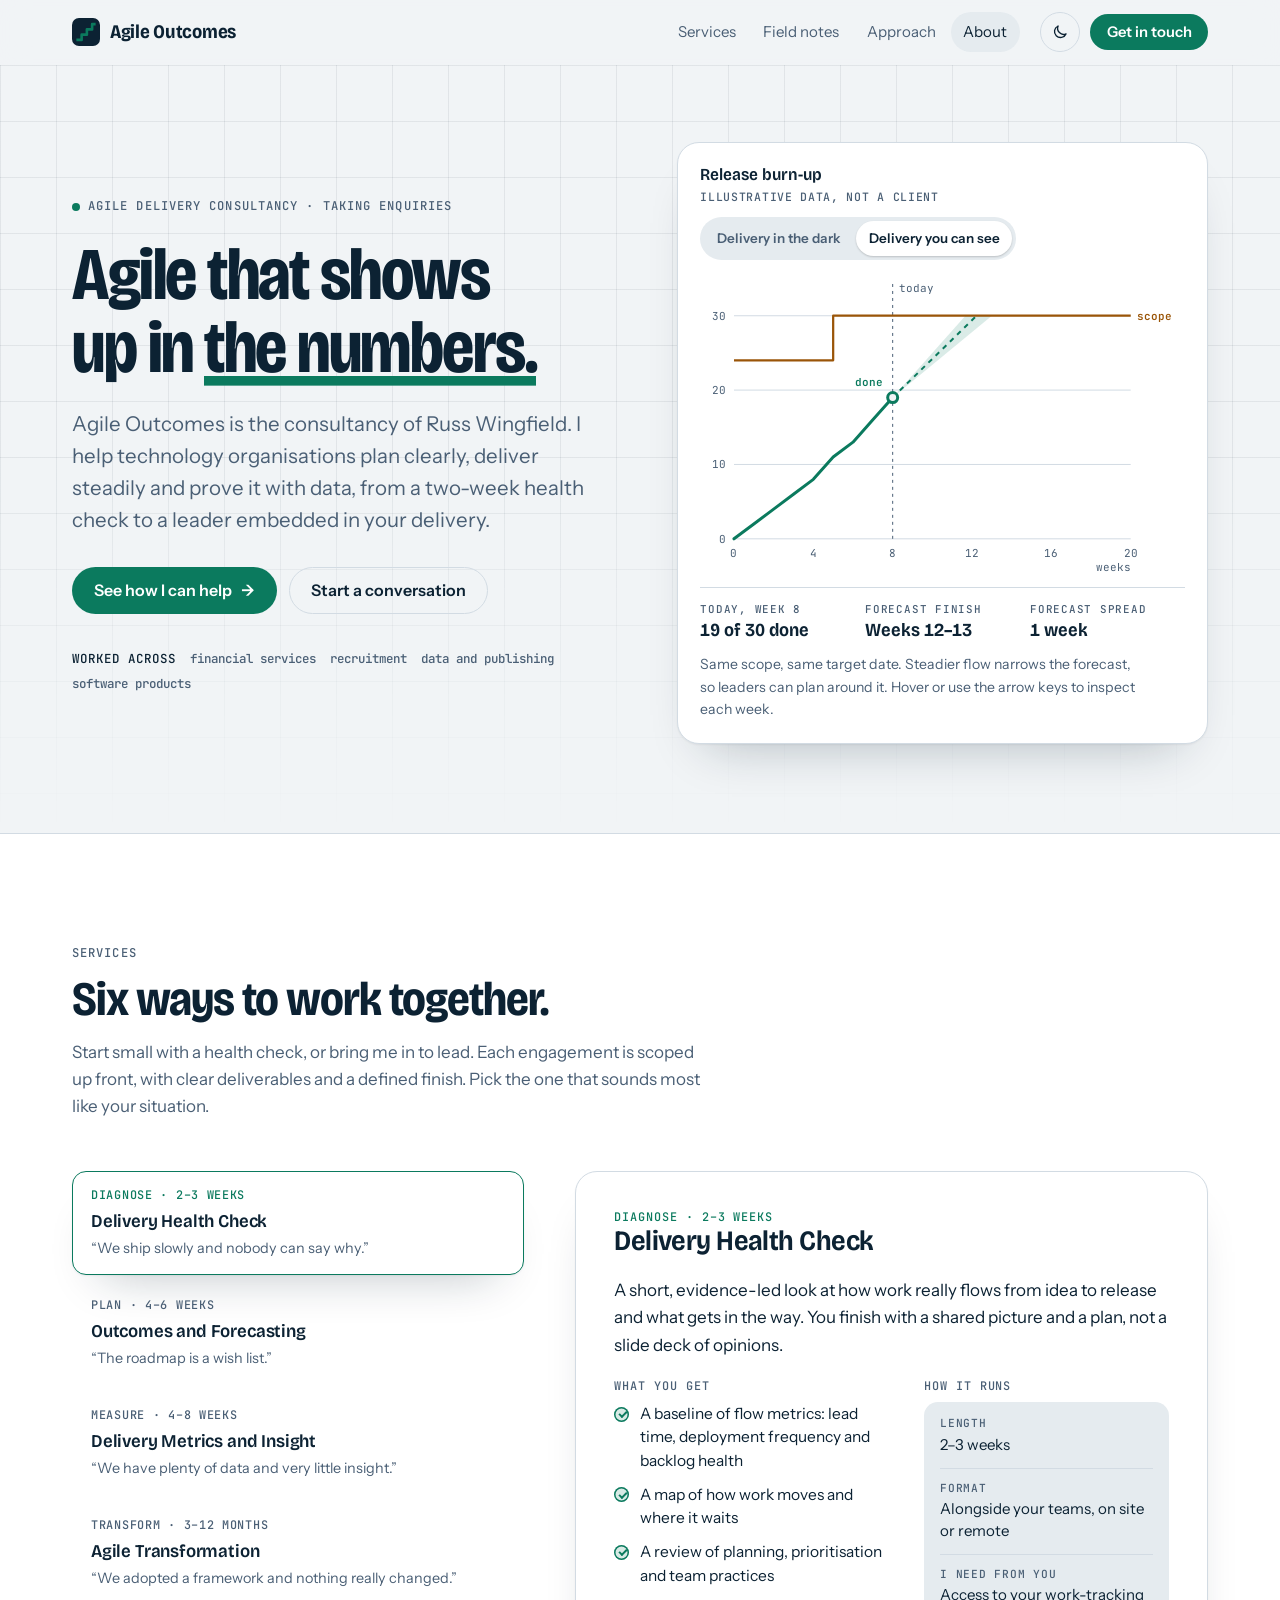
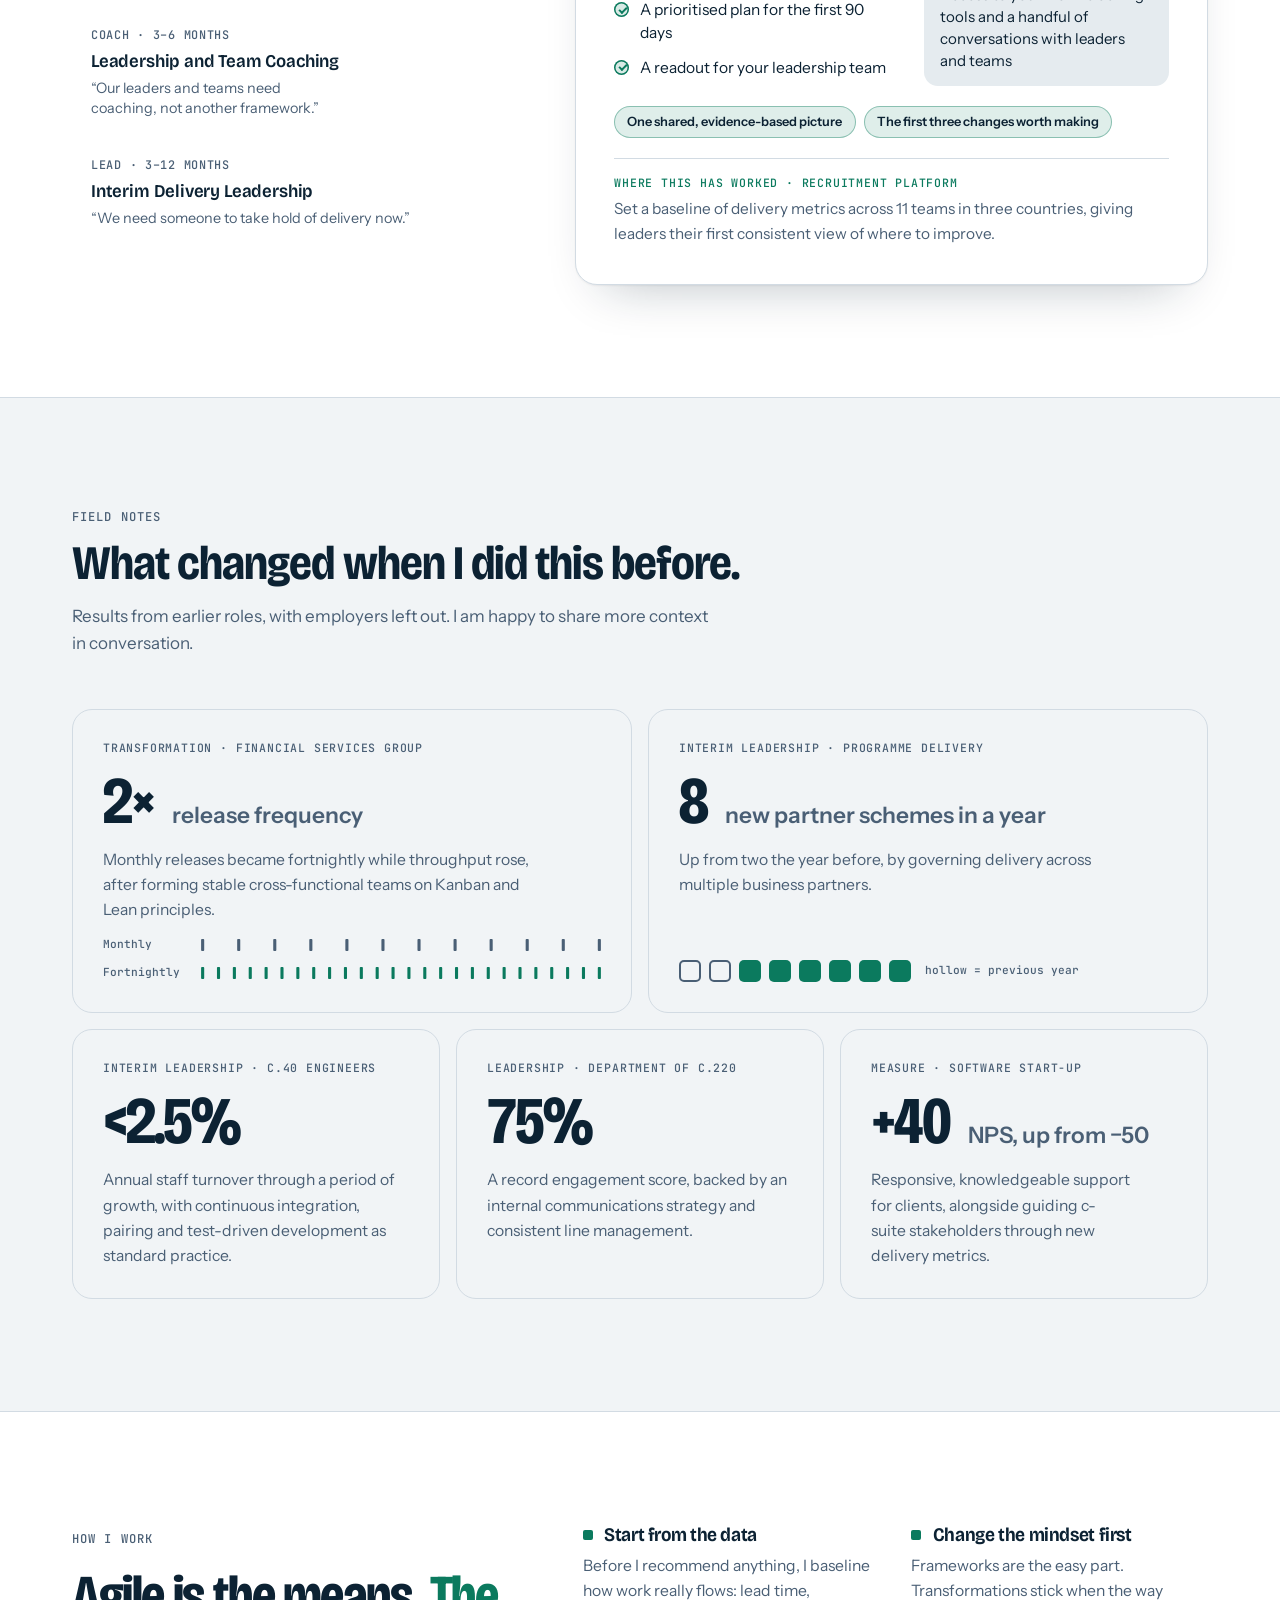
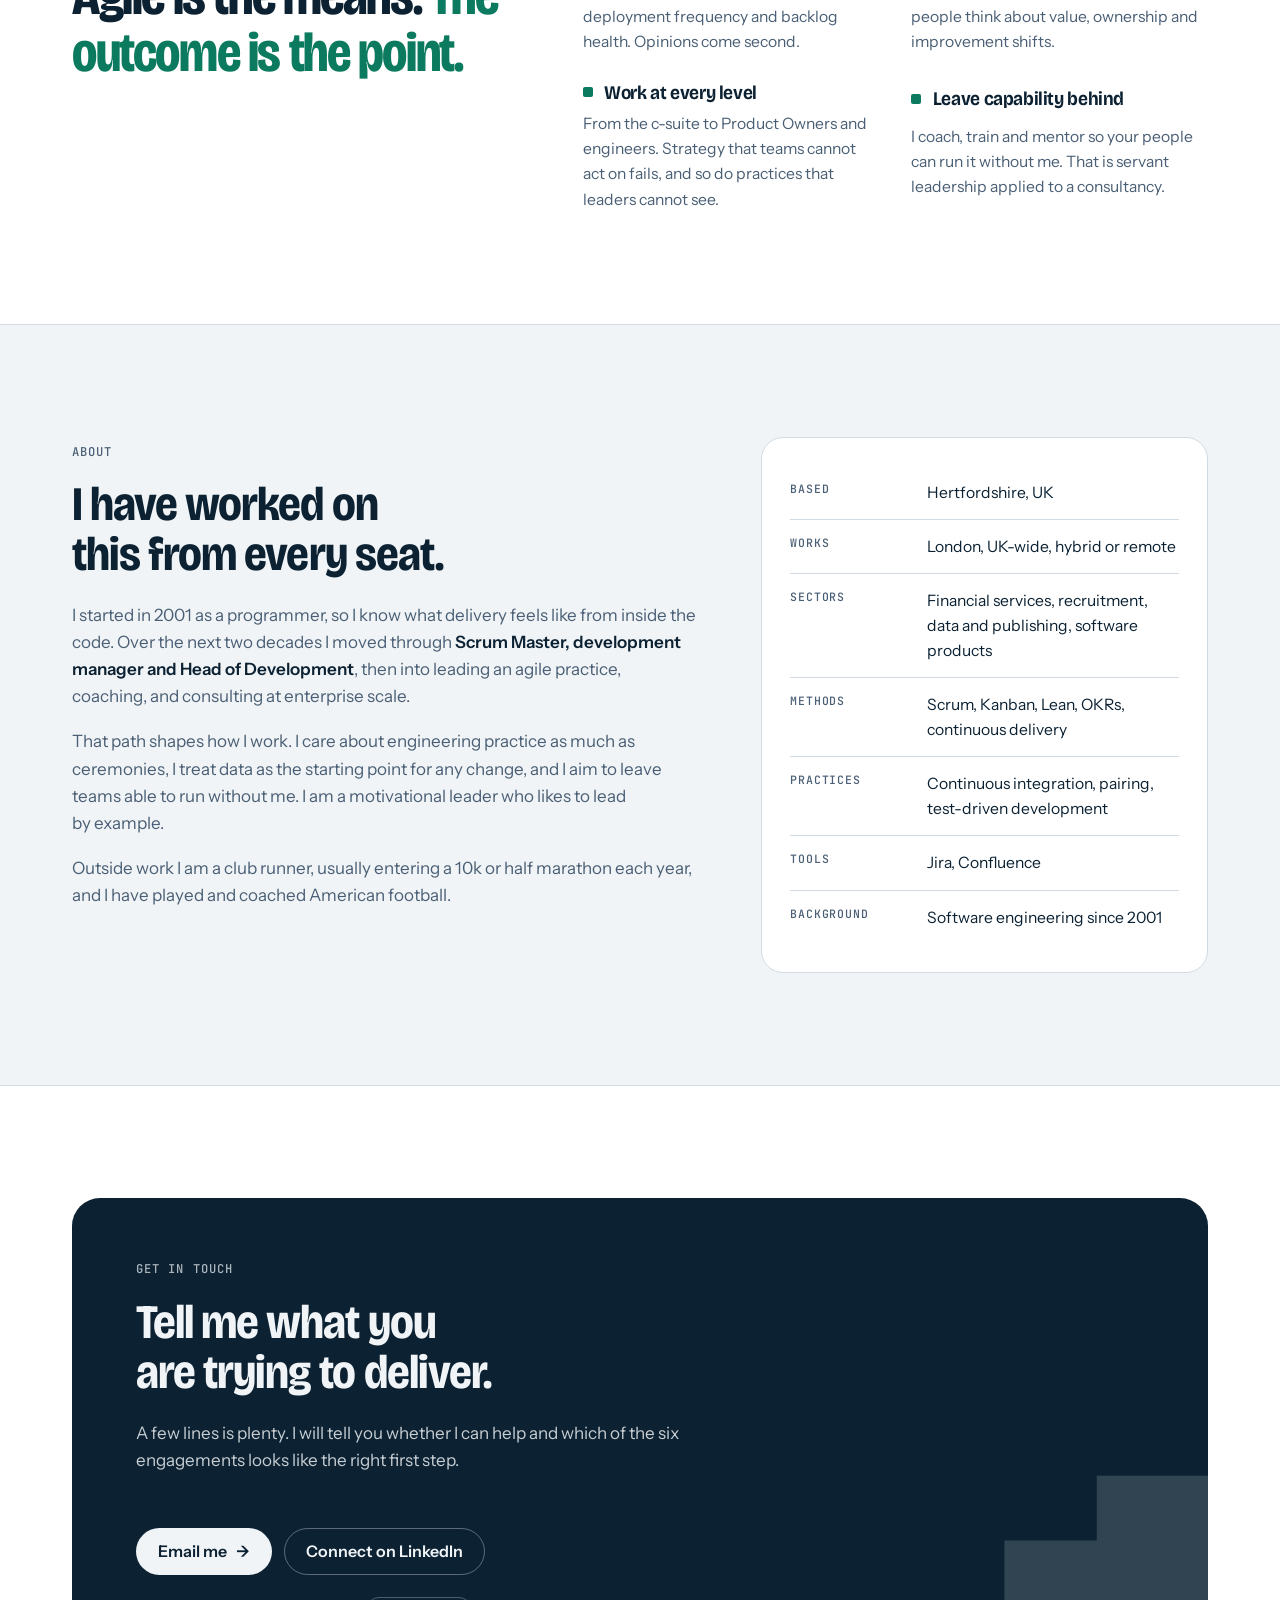
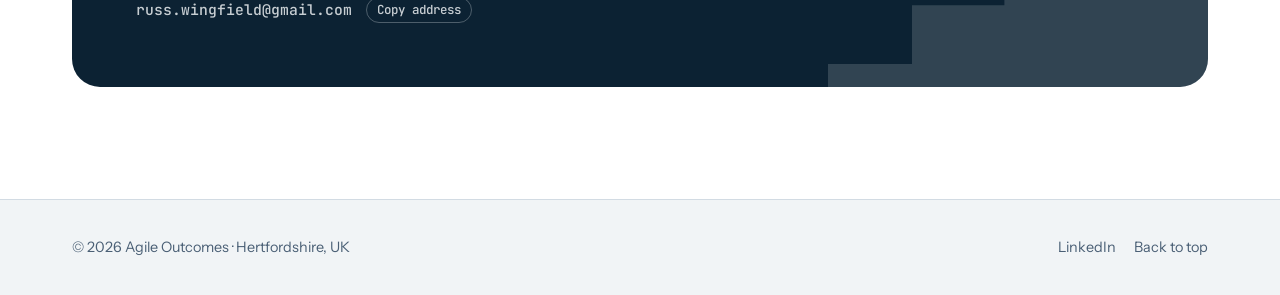
==== index.html @ bf4de907 "Add files via upload" ====
<!doctype html>
<html lang="en-GB">
<head>
<meta charset="utf-8">
<meta name="viewport" content="width=device-width, initial-scale=1">
<meta name="description" content="Agile Outcomes is an independent agile delivery consultancy led by Russ Wingfield. Services include delivery health checks, outcomes and forecasting, delivery metrics, agile transformation, coaching and interim delivery leadership for technology organisations.">
<meta property="og:type" content="website">
<meta property="og:title" content="Agile Outcomes | Agile delivery consultancy">
<meta property="og:description" content="Agile Outcomes is an independent agile delivery consultancy led by Russ Wingfield. Services include delivery health checks, outcomes and forecasting, delivery metrics, agile transformation, coaching and interim delivery leadership for technology organisations.">
<meta property="og:url" content="https://agileoutcomes.co.uk/">
<meta name="twitter:card" content="summary">
<link rel="canonical" href="https://agileoutcomes.co.uk/">
<script type="application/ld+json">{"@context":"https://schema.org","@type":"ProfessionalService","name":"Agile Outcomes","url":"https://agileoutcomes.co.uk/","description":"Agile Outcomes is an independent agile delivery consultancy led by Russ Wingfield. Services include delivery health checks, outcomes and forecasting, delivery metrics, agile transformation, coaching and interim delivery leadership for technology organisations.","founder":{"@type":"Person","name":"Russ Wingfield","sameAs":"https://www.linkedin.com/in/russwingfield/"},"areaServed":"GB","address":{"@type":"PostalAddress","addressRegion":"Hertfordshire","addressCountry":"GB"}}</script>
<title>Agile Outcomes | Agile delivery consultancy</title>
<link rel="preconnect" href="https://fonts.googleapis.com">
<link rel="preconnect" href="https://fonts.gstatic.com" crossorigin>
<link rel="stylesheet" href="https://fonts.googleapis.com/css2?family=Bricolage+Grotesque:opsz,wdth,wght@12..96,75..100,200..800&family=Instrument+Sans:wght@400..700&family=JetBrains+Mono:wght@400..600&display=swap">
<link rel="icon" href="data:image/svg+xml,%3Csvg xmlns='http://www.w3.org/2000/svg' viewBox='0 0 32 32'%3E%3Crect width='32' height='32' rx='8' fill='%230C2233'/%3E%3Cpath d='M5 25H11V19H17V13H23V7H27' fill='none' stroke='%233DD0A5' stroke-width='3' stroke-linejoin='round'/%3E%3C/svg%3E">
<link rel="stylesheet" href="styles.css">

</head>
<body>
<a class="skip" href="#main">Skip to content</a>

<header class="top" id="top">
  <div class="wrap bar">
    <a class="brand" href="#top" aria-label="Agile Outcomes, back to top">
      <svg width="28" height="28" viewBox="0 0 32 32" aria-hidden="true"><rect width="32" height="32" rx="8"/><path d="M5 25H11V19H17V13H23V7H27" fill="none" stroke-width="3" stroke-linejoin="round"/></svg>
      <span>Agile Outcomes</span>
    </a>
    <nav class="nav" aria-label="Main">
      <a href="#services">Services</a>
      <a href="#results">Field notes</a>
      <a href="#approach">Approach</a>
      <a href="#about">About</a>
    </nav>
    <div class="bar-actions">
      <button class="theme" id="theme" type="button" aria-label="Switch to dark theme">
        <span class="i-moon"><svg viewBox="0 0 24 24" aria-hidden="true"><path d="M20 14.5A8 8 0 0 1 9.5 4a8 8 0 1 0 10.5 10.5Z"/></svg></span>
        <span class="i-sun" hidden><svg viewBox="0 0 24 24" aria-hidden="true"><circle cx="12" cy="12" r="4"/><path d="M12 2v2M12 20v2M4.9 4.9l1.4 1.4M17.7 17.7l1.4 1.4M2 12h2M20 12h2M4.9 19.1l1.4-1.4M17.7 6.3l1.4-1.4"/></svg></span>
      </button>
      <a class="btn btn-sm" href="#contact">Get in touch</a>
    </div>
  </div>
</header>

<main id="main">

<section class="hero" aria-labelledby="h1">
  <div class="wrap">
    <div class="hero-grid">
      <div class="hero-copy">
        <p class="eyebrow"><span class="dot" aria-hidden="true"></span>Agile delivery consultancy · Taking enquiries</p>
        <h1 id="h1">Agile that shows up in <em>the numbers.</em></h1>
        <p class="lead">Agile Outcomes is the consultancy of Russ Wingfield. I help technology organisations plan clearly, deliver steadily and prove it with data, from a two-week health check to a leader embedded in your delivery.</p>
        <div class="actions">
          <a class="btn" href="#services">See how I can help <span class="arr" aria-hidden="true">→</span></a>
          <a class="btn btn-ghost" href="#contact">Start a conversation</a>
        </div>
        <p class="prev"><b>Worked across</b> <span>financial services</span> <span>recruitment</span> <span>data and publishing</span> <span>software products</span></p>
      </div>

      <figure class="cc" aria-labelledby="cc-title">
        <div class="cc-head">
          <div>
            <p class="cc-title" id="cc-title">Release burn-up</p>
            <p class="cc-sub">Illustrative data, not a client</p>
          </div>
          <div class="seg" role="group" aria-label="Choose a scenario">
            <button type="button" id="sc-opaque" aria-pressed="false">Delivery in the dark</button>
            <button type="button" id="sc-visible" aria-pressed="true">Delivery you can see</button>
          </div>
        </div>
        <div class="plot" id="plot">
          <svg id="chart" tabindex="0" role="img" aria-label="Burn-up chart of work done against scope over twenty weeks."></svg>
          <div class="tip" id="tip" aria-live="polite"></div>
        </div>
        <dl class="reads" aria-live="polite">
          <div class="read"><dt>Today, week 8</dt><dd id="r-today">19 of 30 done</dd></div>
          <div class="read"><dt>Forecast finish</dt><dd id="r-window">Weeks 12–13</dd></div>
          <div class="read"><dt>Forecast spread</dt><dd id="r-spread">1 week</dd></div>
        </dl>
        <p class="cc-note">Same scope, same target date. Steadier flow narrows the forecast, so leaders can plan around it. Hover or use the arrow keys to inspect each week.</p>
      </figure>
    </div>
  </div>
</section>

<section class="sec alt" id="services" aria-labelledby="svc-h">
  <div class="wrap">
    <header class="sec-head rv">
      <p class="eyebrow">Services</p>
      <h2 id="svc-h">Six ways to work together.</h2>
      <p class="sub">Start small with a health check, or bring me in to lead. Each engagement is scoped up front, with clear deliverables and a defined finish. Pick the one that sounds most like your situation.</p>
    </header>

    <div class="help rv">
      <div class="tabs" role="tablist" aria-label="Services" aria-orientation="vertical">
        <button class="tab" role="tab" id="tab1" aria-controls="panel1" aria-selected="true" type="button"><span class="off">Diagnose · 2–3 weeks</span><span class="sym">Delivery Health Check</span><span class="quote">“We ship slowly and nobody can say why.”</span></button>
        <button class="tab" role="tab" id="tab2" aria-controls="panel2" aria-selected="false" tabindex="-1" type="button"><span class="off">Plan · 4–6 weeks</span><span class="sym">Outcomes and Forecasting</span><span class="quote">“The roadmap is a wish list.”</span></button>
        <button class="tab" role="tab" id="tab3" aria-controls="panel3" aria-selected="false" tabindex="-1" type="button"><span class="off">Measure · 4–8 weeks</span><span class="sym">Delivery Metrics and Insight</span><span class="quote">“We have plenty of data and very little insight.”</span></button>
        <button class="tab" role="tab" id="tab4" aria-controls="panel4" aria-selected="false" tabindex="-1" type="button"><span class="off">Transform · 3–12 months</span><span class="sym">Agile Transformation</span><span class="quote">“We adopted a framework and nothing really changed.”</span></button>
        <button class="tab" role="tab" id="tab5" aria-controls="panel5" aria-selected="false" tabindex="-1" type="button"><span class="off">Coach · 3–6 months</span><span class="sym">Leadership and Team Coaching</span><span class="quote">“Our leaders and teams need coaching, not another framework.”</span></button>
        <button class="tab" role="tab" id="tab6" aria-controls="panel6" aria-selected="false" tabindex="-1" type="button"><span class="off">Lead · 3–12 months</span><span class="sym">Interim Delivery Leadership</span><span class="quote">“We need someone to take hold of delivery now.”</span></button>
      </div>

      <div class="panels">
        <article class="panel" role="tabpanel" id="panel1" aria-labelledby="tab1" tabindex="0">
          <div><p class="kicker">Diagnose · 2–3 weeks</p><h3>Delivery Health Check</h3></div>
          <p class="what">A short, evidence-led look at how work really flows from idea to release and what gets in the way. You finish with a shared picture and a plan, not a slide deck of opinions.</p>
          <div class="cols">
            <div><h4>What you get</h4>
              <ul class="gets">
                <li>A baseline of flow metrics: lead time, deployment frequency and backlog health</li>
                <li>A map of how work moves and where it waits</li>
                <li>A review of planning, prioritisation and team practices</li>
                <li>A prioritised plan for the first 90 days</li>
                <li>A readout for your leadership team</li>
              </ul></div>
            <div><h4>How it runs</h4>
              <dl class="runs">
                <div><dt>Length</dt><dd>2–3 weeks</dd></div>
                <div><dt>Format</dt><dd>Alongside your teams, on site or remote</dd></div>
                <div><dt>I need from you</dt><dd>Access to your work-tracking tools and a handful of conversations with leaders and teams</dd></div>
              </dl></div>
          </div>
          <ul class="chg"><li>One shared, evidence-based picture</li><li>The first three changes worth making</li></ul>
          <div class="note"><b>Where this has worked · recruitment platform</b><p>Set a baseline of delivery metrics across 11 teams in three countries, giving leaders their first consistent view of where to improve.</p></div>
        </article>

        <article class="panel" role="tabpanel" id="panel2" aria-labelledby="tab2" tabindex="0" hidden>
          <div><p class="kicker">Plan · 4–6 weeks</p><h3>Outcomes and Forecasting</h3></div>
          <p class="what">I help leaders turn strategy into outcomes that teams can plan against, and replace fixed-date promises with forecasts that show a realistic range.</p>
          <div class="cols">
            <div><h4>What you get</h4>
              <ul class="gets">
                <li>Outcome-based goals and OKRs linked from company level to teams</li>
                <li>A roadmap built on forecast ranges instead of single dates</li>
                <li>A prioritisation framework your Product Owners can run themselves</li>
                <li>A quarterly planning cycle, run once with you and then handed over</li>
              </ul></div>
            <div><h4>How it runs</h4>
              <dl class="runs">
                <div><dt>Length</dt><dd>4–6 weeks</dd></div>
                <div><dt>Format</dt><dd>Workshops with leadership and Product, plus coaching through your first planning cycle</dd></div>
                <div><dt>I need from you</dt><dd>A senior sponsor, your Product Owners, and access to the current roadmap and delivery data</dd></div>
              </dl></div>
          </div>
          <ul class="chg"><li>Priorities leaders can explain</li><li>Plans with honest ranges</li></ul>
          <div class="note"><b>Where this has worked · global investment bank, as a consultant</b><p>Coached senior leaders to turn strategy into goals their delivery teams could measure and act on, with prioritisation and planning at the centre of the portfolio. At a recruitment platform, I extended quarterly planning so delivery plans sat alongside company OKRs.</p></div>
        </article>

        <article class="panel" role="tabpanel" id="panel3" aria-labelledby="tab3" tabindex="0" hidden>
          <div><p class="kicker">Measure · 4–8 weeks</p><h3>Delivery Metrics and Insight</h3></div>
          <p class="what">I design a small set of metrics that match your goals, build them into the tools you already use, and set up the conversations that turn numbers into decisions.</p>
          <div class="cols">
            <div><h4>What you get</h4>
              <ul class="gets">
                <li>A focused metric set: lead time, deployment frequency, backlog health, burn-ups and forecasts</li>
                <li>Dashboards built in your own tooling, such as Jira and Confluence</li>
                <li>Working agreements on using metrics to improve, not to rank teams</li>
                <li>A steering rhythm where data informs scope, staffing and milestones</li>
              </ul></div>
            <div><h4>How it runs</h4>
              <dl class="runs">
                <div><dt>Length</dt><dd>4–8 weeks</dd></div>
                <div><dt>Format</dt><dd>Hands-on build with your delivery leads, finishing with a handover session</dd></div>
                <div><dt>I need from you</dt><dd>A delivery lead or analyst to pair with, and access to your tracking data</dd></div>
              </dl></div>
          </div>
          <ul class="chg"><li>Fewer status meetings, more decisions</li><li>Metrics that teams trust</li></ul>
          <div class="note"><b>Where this has worked · engineering-metrics software start-up</b><p>Guided c-suite stakeholders through establishing delivery metrics in their own organisations, while client NPS rose from −50 to +40. At a data publisher, a first release burn-up chart changed decisions on scope and milestones.</p></div>
        </article>

        <article class="panel" role="tabpanel" id="panel4" aria-labelledby="tab4" tabindex="0" hidden>
          <div><p class="kicker">Transform · 3–12 months</p><h3>Agile Transformation</h3></div>
          <p class="what">I design and lead change that begins with mindset and ends in new ways of working: team shape, roles, decision rights, governance and flow. I choose from Scrum, Kanban and Lean to fit, and I keep the approach pragmatic.</p>
          <div class="cols">
            <div><h4>What you get</h4>
              <ul class="gets">
                <li>Target ways of working and organisation design</li>
                <li>A transformation roadmap with measures, starting with pilot teams</li>
                <li>Engineering practice uplift where quality is the constraint: continuous integration, pairing and test-driven development</li>
                <li>Leadership alignment and a change story people can repeat</li>
                <li>A handover to an internal practice</li>
              </ul></div>
            <div><h4>How it runs</h4>
              <dl class="runs">
                <div><dt>Length</dt><dd>3–12 months</dd></div>
                <div><dt>Format</dt><dd>Embedded with a sponsor and a core group of teams</dd></div>
                <div><dt>I need from you</dt><dd>Executive sponsorship, willing pilot teams and a named internal successor for the practice</dd></div>
              </dl></div>
          </div>
          <ul class="chg"><li>Faster, steadier flow</li><li>Teams that own outcomes</li></ul>
          <div class="note"><b>Where this has worked · UK financial services group</b><p>Formed stable cross-functional teams on Kanban and Lean principles, and doubled release frequency from monthly to fortnightly while throughput rose. At a global investment bank, I structured enterprise-level ways of working across a complex, tech-led domain.</p></div>
        </article>

        <article class="panel" role="tabpanel" id="panel5" aria-labelledby="tab5" tabindex="0" hidden>
          <div><p class="kicker">Coach · 3–6 months</p><h3>Leadership and Team Coaching</h3></div>
          <p class="what">Coaching that sits next to real work: leaders, Product Owners, Scrum Masters and teams, with training and workshops tailored to your context. The goal is people who keep improving after I have left.</p>
          <div class="cols">
            <div><h4>What you get</h4>
              <ul class="gets">
                <li>One-to-one coaching for leaders and Product Owners</li>
                <li>Mentoring and a development path for Scrum Masters</li>
                <li>Tailored training and hands-on workshops: Scrum, Kanban, story mapping, vertical slicing and OKRs</li>
                <li>Observation of real team events, with direct feedback</li>
              </ul></div>
            <div><h4>How it runs</h4>
              <dl class="runs">
                <div><dt>Length</dt><dd>3–6 months, or an ongoing monthly retainer</dd></div>
                <div><dt>Format</dt><dd>Regular sessions plus time in your team events</dd></div>
                <div><dt>I need from you</dt><dd>Protected time for participants, and a sponsor who will act on what we learn</dd></div>
              </dl></div>
          </div>
          <ul class="chg"><li>Leaders who lead differently</li><li>A practice that sustains itself</li></ul>
          <div class="note"><b>Where this has worked · recruitment platform and financial services group</b><p>Built an Agile practice, managed a team of Scrum Masters and delivered tailored Scrum training across a department and the wider company. I have also mentored Scrum Masters in servant leadership and taught through simulations such as a Lego Scrum workshop.</p></div>
        </article>

        <article class="panel" role="tabpanel" id="panel6" aria-labelledby="tab6" tabindex="0" hidden>
          <div><p class="kicker">Lead · 3–12 months</p><h3>Interim Delivery Leadership</h3></div>
          <p class="what">I step in as a head of agile practice or senior delivery lead: setting direction, governing programmes, managing people and building capability, while preparing the person who takes over.</p>
          <div class="cols">
            <div><h4>What you get</h4>
              <ul class="gets">
                <li>Day-to-day leadership of delivery or of the agile practice</li>
                <li>Governance and reporting that leaders trust</li>
                <li>Line management and development of the people in the team</li>
                <li>A handover plan and help recruiting a permanent successor</li>
              </ul></div>
            <div><h4>How it runs</h4>
              <dl class="runs">
                <div><dt>Length</dt><dd>3–12 months</dd></div>
                <div><dt>Format</dt><dd>Part-time or full-time, embedded, on site, hybrid or remote</dd></div>
                <div><dt>I need from you</dt><dd>A clear remit, the authority to act, and a sponsor to report to</dd></div>
              </dl></div>
          </div>
          <ul class="chg"><li>Delivery back under control</li><li>A leader ready to take over</li></ul>
          <div class="note"><b>Where this has worked · UK financial services group</b><p>Governed programme delivery across business partners and implemented eight new partner schemes in a year, up from two, while line-managing about 40 engineers with annual staff turnover below 2.5%.</p></div>
        </article>
      </div>
    </div>
  </div>
</section>

<section class="sec" id="results" aria-labelledby="res-h">
  <div class="wrap">
    <header class="sec-head rv">
      <p class="eyebrow">Field notes</p>
      <h2 id="res-h">What changed when I did this before.</h2>
      <p class="sub">Results from earlier roles, with employers left out. I am happy to share more context in conversation.</p>
    </header>

    <div class="bento">
      <article class="tile w6 rv">
        <p class="t-k">Transformation · financial services group</p>
        <p class="t-v">2× <small>release frequency</small></p>
        <p class="t-d">Monthly releases became fortnightly while throughput rose, after forming stable cross-functional teams on Kanban and Lean principles.</p>
        <div class="ticks" id="ticks" aria-hidden="true"></div>
      </article>

      <article class="tile w6 rv">
        <p class="t-k">Interim leadership · programme delivery</p>
        <p class="t-v"><span class="count" data-to="8">8</span> <small>new partner schemes in a year</small></p>
        <p class="t-d">Up from two the year before, by governing delivery across multiple business partners.</p>
        <div class="sqs" aria-hidden="true"><i class="old"></i><i class="old"></i><i></i><i></i><i></i><i></i><i></i><i></i><span>hollow = previous year</span></div>
      </article>

      <article class="tile rv">
        <p class="t-k">Interim leadership · c.40 engineers</p>
        <p class="t-v">&lt;<span class="count" data-to="2.5" data-dec="1">2.5</span>%</p>
        <p class="t-d">Annual staff turnover through a period of growth, with continuous integration, pairing and test-driven development as standard practice.</p>
      </article>

      <article class="tile rv">
        <p class="t-k">Leadership · department of c.220</p>
        <p class="t-v"><span class="count" data-to="75">75</span>%</p>
        <p class="t-d">A record engagement score, backed by an internal communications strategy and consistent line management.</p>
      </article>

      <article class="tile rv">
        <p class="t-k">Measure · software start-up</p>
        <p class="t-v"><span class="count" data-from="-50" data-to="40" data-sign="1">+40</span> <small>NPS, up from −50</small></p>
        <p class="t-d">Responsive, knowledgeable support for clients, alongside guiding c-suite stakeholders through new delivery metrics.</p>
      </article>
    </div>
  </div>
</section>

<section class="sec alt" id="approach" aria-labelledby="appr-h">
  <div class="wrap">
    <div class="appr">
      <div class="rv">
        <p class="eyebrow">How I work</p>
        <h2 class="big" id="appr-h" style="margin-top:16px">Agile is the means. <span>The outcome is the point.</span></h2>
      </div>
      <ul class="princ rv">
        <li><h3>Start from the data</h3><p>Before I recommend anything, I baseline how work really flows: lead time, deployment frequency and backlog health. Opinions come second.</p></li>
        <li><h3>Change the mindset first</h3><p>Frameworks are the easy part. Transformations stick when the way people think about value, ownership and improvement shifts.</p></li>
        <li><h3>Work at every level</h3><p>From the c-suite to Product Owners and engineers. Strategy that teams cannot act on fails, and so do practices that leaders cannot see.</p></li>
        <li><h3>Leave capability behind</h3><p>I coach, train and mentor so your people can run it without me. That is servant leadership applied to a consultancy.</p></li>
      </ul>
    </div>
  </div>
</section>

<section class="sec" id="about" aria-labelledby="about-h">
  <div class="wrap">
    <div class="about">
      <div class="rv">
        <p class="eyebrow">About</p>
        <h2 id="about-h" style="margin-top:16px">I have worked on this from every seat.</h2>
        <div class="copy">
          <p>I started in 2001 as a programmer, so I know what delivery feels like from inside the code. Over the next two decades I moved through <strong>Scrum Master, development manager and Head of Development</strong>, then into leading an agile practice, coaching, and consulting at enterprise scale.</p>
          <p>That path shapes how I work. I care about engineering practice as much as ceremonies, I treat data as the starting point for any change, and I aim to leave teams able to run without me. I am a motivational leader who likes to lead by example.</p>
          <p>Outside work I am a club runner, usually entering a 10k or half marathon each year, and I have played and coached American football.</p>
        </div>
      </div>
      <dl class="facts rv">
        <div><dt>Based</dt><dd>Hertfordshire, UK</dd></div>
        <div><dt>Works</dt><dd>London, UK-wide, hybrid or remote</dd></div>
        <div><dt>Sectors</dt><dd>Financial services, recruitment, data and publishing, software products</dd></div>
        <div><dt>Methods</dt><dd>Scrum, Kanban, Lean, OKRs, continuous delivery</dd></div>
        <div><dt>Practices</dt><dd>Continuous integration, pairing, test-driven development</dd></div>
        <div><dt>Tools</dt><dd>Jira, Confluence</dd></div>
        <div><dt>Background</dt><dd>Software engineering since 2001</dd></div>
      </dl>
    </div>
  </div>
</section>

<section class="sec alt" id="contact" aria-labelledby="contact-h">
  <div class="wrap">
    <div class="cta rv">
      <p class="eyebrow">Get in touch</p>
      <h2 id="contact-h">Tell me what you are trying to deliver.</h2>
      <p>A few lines is plenty. I will tell you whether I can help and which of the six engagements looks like the right first step.</p>
      <div class="actions">
        <a class="btn" id="mail-link" href="#contact">Email me <span class="arr" aria-hidden="true">→</span></a>
        <a class="btn btn-ghost" href="https://www.linkedin.com/in/russwingfield/" target="_blank" rel="noopener">Connect on LinkedIn</a>
      </div>
      <p class="mailline"><span id="mail-text">Email address loads with the page</span><button type="button" id="copy">Copy address</button><span id="copied" role="status"></span></p>
    </div>
  </div>
</section>

</main>

<footer>
  <div class="wrap foot">
    <p>© <span id="yr">2026</span> Agile Outcomes · Hertfordshire, UK</p>
    <nav aria-label="Footer"><a href="https://www.linkedin.com/in/russwingfield/" target="_blank" rel="noopener">LinkedIn</a><a href="#top">Back to top</a></nav>
  </div>
</footer>

<script src="app.js" defer></script>
</body>
</html>
---- styles.css ----
/* Layout concept: left-aligned editorial grid on a faint delivery-chart grid.
   The hero is a live burn-up chart; later sections reuse chart language
   (bars on a time axis, tick marks, readouts) so the whole page reads like a delivery report. */
:root{
  --bg:#F1F4F6; --surface:#FFFFFF; --surface-2:#E5EBEF; --ink:#0C2233; --muted:#4A5F75; --line:#D2DBE3;
  --accent:#0B7A5E; --accent-ink:#FFFFFF; --scope:#9A5508; --grid:rgba(12,34,51,.07);
  --shadow:0 1px 2px rgba(12,34,51,.06),0 26px 50px -30px rgba(12,34,51,.32);
  --f-display:'Bricolage Grotesque','Arial Narrow',system-ui,sans-serif;
  --f-body:'Instrument Sans',system-ui,-apple-system,'Segoe UI',Roboto,sans-serif;
  --f-mono:'JetBrains Mono',ui-monospace,'SFMono-Regular',Menlo,Consolas,monospace;
  color-scheme:light;
}
@media (prefers-color-scheme:dark){
  :root:not([data-theme="light"]){
    --bg:#0A1620; --surface:#0F2231; --surface-2:#16303F; --ink:#E8EFF4; --muted:#93A8BA; --line:#213748;
    --accent:#3DD0A5; --accent-ink:#04201A; --scope:#F2A945; --grid:rgba(232,239,244,.06);
    --shadow:0 1px 2px rgba(0,0,0,.35),0 26px 50px -30px rgba(0,0,0,.7);
    color-scheme:dark;
  }
}
:root[data-theme="dark"]{
  --bg:#0A1620; --surface:#0F2231; --surface-2:#16303F; --ink:#E8EFF4; --muted:#93A8BA; --line:#213748;
  --accent:#3DD0A5; --accent-ink:#04201A; --scope:#F2A945; --grid:rgba(232,239,244,.06);
  --shadow:0 1px 2px rgba(0,0,0,.35),0 26px 50px -30px rgba(0,0,0,.7);
  color-scheme:dark;
}

*{box-sizing:border-box}
[hidden]{display:none!important}
img{max-width:100%}
html{scroll-behavior:smooth;scroll-padding-top:88px}
body{margin:0;background:var(--bg);color:var(--ink);font:400 1.0625rem/1.6 var(--f-body);-webkit-font-smoothing:antialiased;text-rendering:optimizeLegibility}
body::before{content:"";position:fixed;inset:0 0 auto;height:env(safe-area-inset-top,0px);background:var(--bg);z-index:30}
h1,h2,h3,h4,p,ul,ol,dl,dd,figure{margin:0}
ul,ol{padding:0;list-style:none}
a{color:inherit}
button{font:inherit;color:inherit}
svg{display:block}
:focus-visible{outline:2px solid var(--accent);outline-offset:3px;border-radius:6px}
::selection{background:var(--accent);color:var(--accent-ink)}

.wrap{width:100%;max-width:1200px;margin-inline:auto;
  padding-left:max(clamp(16px,4vw,32px),env(safe-area-inset-left,0px));
  padding-right:max(clamp(16px,4vw,32px),env(safe-area-inset-right,0px))}
.skip{position:absolute;left:16px;top:-80px;z-index:50;background:var(--ink);color:var(--bg);padding:.6em 1em;border-radius:8px;text-decoration:none}
.skip:focus{top:calc(env(safe-area-inset-top,0px) + 12px)}

/* type */
.eyebrow{display:inline-flex;align-items:center;gap:.65em;font:500 .76rem/1.2 var(--f-mono);letter-spacing:.09em;text-transform:uppercase;color:var(--muted)}
h1,h2,h3{font-family:var(--f-display);letter-spacing:-.02em;text-wrap:balance}
h1{font-weight:700;font-size:clamp(2.6rem,5.8vw,4.8rem);line-height:.98;font-variation-settings:"wdth" 84,"opsz" 96}
h2{font-weight:700;font-size:clamp(1.9rem,3.8vw,3rem);line-height:1.04;font-variation-settings:"wdth" 88,"opsz" 72}
h3{font-weight:650;font-size:clamp(1.35rem,2.2vw,1.75rem);line-height:1.12;font-variation-settings:"wdth" 92,"opsz" 36}
.lead{font-size:clamp(1.1rem,1.6vw,1.3rem);line-height:1.55;color:var(--muted);max-width:56ch;text-wrap:pretty}
.mono{font-family:var(--f-mono)}
.dot{width:8px;height:8px;border-radius:50%;background:var(--accent);box-shadow:0 0 0 0 color-mix(in srgb,var(--accent) 55%,transparent);animation:ping 2.4s ease-out infinite}
@keyframes ping{0%{box-shadow:0 0 0 0 color-mix(in srgb,var(--accent) 50%,transparent)}80%,100%{box-shadow:0 0 0 10px transparent}}

/* buttons */
.btn{display:inline-flex;align-items:center;gap:.6em;padding:.85em 1.3em;border-radius:999px;border:1px solid transparent;background:var(--accent);color:var(--accent-ink);font-weight:600;font-size:1rem;line-height:1.1;text-decoration:none;cursor:pointer;transition:transform .2s ease,box-shadow .2s ease,background .2s}
.btn:hover{transform:translateY(-1px);box-shadow:0 10px 24px -12px color-mix(in srgb,var(--accent) 80%,transparent)}
.btn .arr{transition:transform .2s ease}
.btn:hover .arr{transform:translateX(3px)}
.btn-ghost{background:transparent;color:var(--ink);border-color:var(--line)}
.btn-ghost:hover{background:var(--surface-2);box-shadow:none}
.btn-sm{padding:.6em 1.05em;font-size:.92rem}

/* header */
.top{position:sticky;top:env(safe-area-inset-top,0px);z-index:20;background:color-mix(in srgb,var(--bg) 84%,transparent);-webkit-backdrop-filter:blur(14px) saturate(1.3);backdrop-filter:blur(14px) saturate(1.3);border-bottom:1px solid transparent;transition:border-color .25s}
.top.scrolled{border-bottom-color:var(--line)}
.bar{display:flex;align-items:center;gap:20px;height:64px}
.brand{display:inline-flex;align-items:center;gap:10px;text-decoration:none;font:700 1.2rem/1 var(--f-display);font-variation-settings:"wdth" 88;letter-spacing:-.015em;white-space:nowrap}
.brand svg rect{fill:var(--ink)} .brand svg path{stroke:var(--accent)}
.nav{display:flex;gap:2px;margin-left:auto}
.nav a{padding:.5em .85em;border-radius:999px;text-decoration:none;font-size:.94rem;color:var(--muted);transition:color .2s,background .2s}
.nav a:hover,.nav a[aria-current="true"]{color:var(--ink);background:var(--surface-2)}
.bar-actions{display:flex;align-items:center;gap:10px}
.theme{width:40px;height:40px;border-radius:50%;border:1px solid var(--line);background:transparent;display:grid;place-items:center;cursor:pointer;transition:background .2s}
.theme:hover{background:var(--surface-2)}
.theme svg{width:18px;height:18px;stroke:currentColor;fill:none;stroke-width:1.8;stroke-linecap:round;stroke-linejoin:round}
@media (max-width:860px){.nav{display:none}.bar-actions{margin-left:auto}}

/* hero */
.hero{position:relative;padding-block:clamp(36px,6vw,88px) clamp(48px,7vw,96px)}
.hero::before{content:"";position:absolute;inset:0;pointer-events:none;
  background-image:linear-gradient(var(--grid) 1px,transparent 1px),linear-gradient(90deg,var(--grid) 1px,transparent 1px);
  background-size:56px 56px;
  -webkit-mask-image:linear-gradient(to bottom,#000 0,#000 50%,transparent 100%);mask-image:linear-gradient(to bottom,#000 0,#000 50%,transparent 100%)}
.hero>.wrap{position:relative}
.hero-grid{display:grid;grid-template-columns:minmax(0,1.02fr) minmax(0,1fr);gap:clamp(28px,5vw,72px);align-items:center}
.hero h1{margin-top:20px}
.hero h1 em{font-style:normal;background:linear-gradient(var(--accent),var(--accent)) 0 92%/100% .13em no-repeat;animation:ul 1.1s .5s cubic-bezier(.2,.7,.2,1) both}
@keyframes ul{from{background-size:0 .13em}to{background-size:100% .13em}}
.hero .lead{margin-top:24px}
.actions{display:flex;flex-wrap:wrap;gap:12px;margin-top:32px}
.prev{margin-top:36px;display:flex;flex-wrap:wrap;gap:6px 14px;align-items:baseline;font:500 .78rem/1.5 var(--f-mono);color:var(--muted)}
.prev b{font-weight:500;letter-spacing:.08em;text-transform:uppercase;color:var(--ink)}
.hero-copy>*{animation:rise-in .7s cubic-bezier(.2,.7,.2,1) both}
.hero-copy>:nth-child(2){animation-delay:.05s}.hero-copy>:nth-child(3){animation-delay:.12s}.hero-copy>:nth-child(4){animation-delay:.2s}.hero-copy>:nth-child(5){animation-delay:.28s}
@keyframes rise-in{from{opacity:0;transform:translateY(14px)}to{opacity:1;transform:none}}
@media (max-width:940px){.hero-grid{grid-template-columns:minmax(0,1fr)}}

/* chart card */
.cc{background:var(--surface);border:1px solid var(--line);border-radius:22px;box-shadow:var(--shadow);padding:clamp(14px,2vw,22px);min-width:0;animation:rise-in .8s .15s cubic-bezier(.2,.7,.2,1) both}
.cc-head{display:flex;flex-wrap:wrap;gap:12px 16px;justify-content:space-between;align-items:flex-start}
.cc-title{font:600 1.05rem/1.2 var(--f-display);font-variation-settings:"wdth" 92}
.cc-sub{font:500 .72rem/1.4 var(--f-mono);letter-spacing:.06em;text-transform:uppercase;color:var(--muted);margin-top:4px}
.seg{display:inline-flex;padding:4px;border-radius:999px;background:var(--surface-2);gap:2px;max-width:100%}
.seg button{border:0;background:transparent;padding:.5em .95em;border-radius:999px;font-size:.84rem;font-weight:600;color:var(--muted);cursor:pointer;transition:background .2s,color .2s,box-shadow .2s;white-space:nowrap}
.seg button[aria-pressed="true"]{background:var(--surface);color:var(--ink);box-shadow:0 1px 2px rgba(0,0,0,.18)}
.plot{position:relative;margin-top:12px;touch-action:pan-y}
.plot svg{width:100%;height:auto;overflow:visible;cursor:crosshair}
.plot svg .g{stroke:var(--line);stroke-width:1}
.plot svg .t{fill:var(--muted);font:11px var(--f-mono)}
.plot svg .scope{fill:none;stroke:var(--scope);stroke-width:2.25;stroke-linejoin:round}
.plot svg .done{fill:none;stroke:var(--accent);stroke-width:3;stroke-linejoin:round;stroke-linecap:round}
.plot svg .cone{fill:var(--accent);fill-opacity:.15}
.plot svg .fc{fill:none;stroke:var(--accent);stroke-width:2;stroke-dasharray:5 5}
.plot svg .today{stroke:var(--muted);stroke-width:1;stroke-dasharray:3 4}
.plot svg .lab-scope{fill:var(--scope);font:600 11px var(--f-mono)}
.plot svg .lab-done{fill:var(--accent);font:600 11px var(--f-mono)}
.plot svg .pt{fill:var(--bg);stroke:var(--accent);stroke-width:3}
.plot svg .xh{stroke:var(--ink);stroke-width:1;opacity:.5}
.tip{position:absolute;pointer-events:none;background:var(--ink);color:var(--bg);font:500 .76rem/1.3 var(--f-mono);padding:.45em .7em;border-radius:8px;white-space:nowrap;opacity:0;transform:translate(-50%,-8px);transition:opacity .15s;z-index:2}
.tip.on{opacity:1}
.reads{display:grid;grid-template-columns:repeat(3,minmax(0,1fr));gap:10px;margin-top:14px;padding-top:14px;border-top:1px solid var(--line)}
.read dt{font:500 .68rem/1.3 var(--f-mono);letter-spacing:.07em;text-transform:uppercase;color:var(--muted)}
.read dd{margin-top:4px;font:650 1.15rem/1.15 var(--f-display);font-variation-settings:"wdth" 90;font-variant-numeric:tabular-nums}
.cc-note{margin-top:12px;font-size:.88rem;color:var(--muted);text-wrap:pretty}
@media (max-width:520px){.reads dd{font-size:1rem}}

/* sections */
.sec{padding-block:clamp(56px,9vw,112px)}
.sec.alt{background:var(--surface);border-block:1px solid var(--line)}
.sec-head{display:grid;gap:14px;max-width:760px;margin-bottom:clamp(28px,4vw,52px)}
.sec-head p.sub{color:var(--muted);max-width:58ch;text-wrap:pretty}
.rv{opacity:1}
@keyframes rise{from{opacity:.55;transform:translateY(22px)}to{opacity:1;transform:none}}
@supports (animation-timeline:view()){
  .rv{animation:rise linear both;animation-timeline:view();animation-range:entry 0% entry 38%}
}

/* help: symptoms -> offers */
.help{display:grid;grid-template-columns:minmax(0,5fr) minmax(0,7fr);gap:clamp(20px,4vw,52px);align-items:start}
.tabs{display:grid;gap:6px}
.tab{display:grid;gap:6px;text-align:left;padding:16px 18px;border-radius:14px;border:1px solid transparent;background:transparent;cursor:pointer;transition:background .2s,border-color .2s}
.tab:hover{background:var(--surface-2)}
.tab[aria-selected="true"]{background:var(--surface);border-color:var(--accent);box-shadow:var(--shadow)}
.tab .sym{font:600 1.12rem/1.25 var(--f-display);font-variation-settings:"wdth" 94;letter-spacing:-.01em;text-wrap:balance}
.tab .off{font:500 .74rem/1.3 var(--f-mono);letter-spacing:.06em;text-transform:uppercase;color:var(--muted)}
.tab[aria-selected="true"] .off{color:var(--accent)}
.panels{position:sticky;top:96px}
.panel{background:var(--surface);border:1px solid var(--line);border-radius:22px;padding:clamp(20px,3vw,38px);box-shadow:var(--shadow);display:grid;gap:20px;scroll-margin-top:88px}
.panel:not([hidden]){animation:swap .4s cubic-bezier(.2,.7,.2,1) both}
@keyframes swap{from{opacity:0;transform:translateY(10px)}to{opacity:1;transform:none}}
.panel .kicker{font:500 .74rem/1.3 var(--f-mono);letter-spacing:.08em;text-transform:uppercase;color:var(--accent)}
.panel p.what{color:var(--ink);text-wrap:pretty;max-width:60ch}
.panel h4{font:500 .74rem/1.3 var(--f-mono);letter-spacing:.08em;text-transform:uppercase;color:var(--muted);margin-bottom:8px}
.panel .first{padding:14px 16px;border-radius:14px;background:var(--surface-2)}
.panel .first p{font-size:.98rem}
.ev{display:grid;gap:10px}
.ev li{display:grid;grid-template-columns:auto minmax(0,1fr);gap:12px;align-items:baseline;font-size:.97rem;line-height:1.5}
.ev b{font:600 .72rem/1.4 var(--f-mono);letter-spacing:.04em;color:var(--accent);white-space:nowrap;min-width:6.4em}
.tags{display:flex;flex-wrap:wrap;gap:6px}
.tags li{font:500 .74rem/1 var(--f-mono);padding:.5em .8em;border-radius:999px;border:1px solid var(--line);color:var(--muted)}
@media (max-width:940px){.help{grid-template-columns:minmax(0,1fr)}.panels{position:static}}

/* results bento */
.bento{display:grid;grid-template-columns:repeat(12,minmax(0,1fr));gap:16px}
.tile{grid-column:span 4;background:var(--bg);border:1px solid var(--line);border-radius:20px;padding:clamp(20px,2.4vw,30px);display:flex;flex-direction:column;gap:14px;min-width:0;transition:transform .25s ease,border-color .25s ease}
.tile:hover{transform:translateY(-3px);border-color:color-mix(in srgb,var(--accent) 55%,var(--line))}
.tile.w6{grid-column:span 6}
.t-k{font:500 .72rem/1.4 var(--f-mono);letter-spacing:.07em;text-transform:uppercase;color:var(--muted)}
.t-v{font:700 clamp(2.8rem,5.2vw,4.4rem)/.95 var(--f-display);font-variation-settings:"wdth" 82,"opsz" 96;letter-spacing:-.03em;font-variant-numeric:tabular-nums;color:var(--ink)}
.t-v small{font:600 .34em/1.2 var(--f-body);letter-spacing:0;color:var(--muted);margin-left:.4em;font-variation-settings:normal}
.t-d{color:var(--muted);font-size:.98rem;text-wrap:pretty;max-width:46ch}
.ticks{margin-top:auto;display:grid;gap:10px}
.ticks div{display:grid;grid-template-columns:7.6em minmax(0,1fr);gap:10px;align-items:center;font:500 .7rem/1.2 var(--f-mono);color:var(--muted)}
.ticks svg{width:100%;height:18px}
.ticks rect{fill:var(--muted)} .ticks .new rect{fill:var(--accent)}
.sqs{display:flex;gap:8px;flex-wrap:wrap;margin-top:auto;align-items:center}
.sqs i{width:22px;height:22px;border-radius:5px;background:var(--accent)}
.sqs i.old{background:transparent;border:2px solid var(--muted)}
.sqs span{font:500 .7rem/1.2 var(--f-mono);color:var(--muted);margin-left:6px}
@media (max-width:1000px){.tile,.tile.w6{grid-column:span 6}.tile:last-child{grid-column:span 12}}
@media (max-width:640px){.tile,.tile.w6,.tile:last-child{grid-column:span 12}}

/* approach */
.appr{display:grid;grid-template-columns:minmax(0,5fr) minmax(0,7fr);gap:clamp(24px,5vw,72px);align-items:start}
.appr .big{font:700 clamp(2rem,4.4vw,3.6rem)/1.02 var(--f-display);font-variation-settings:"wdth" 84,"opsz" 96;letter-spacing:-.025em;text-wrap:balance}
.appr .big span{color:var(--accent)}
.princ{display:grid;grid-template-columns:repeat(2,minmax(0,1fr));gap:28px 32px}
.princ li{display:grid;gap:8px}
.princ h3{font-size:1.2rem;display:flex;gap:.6em;align-items:center}
.princ h3::before{content:"";width:10px;height:10px;border-radius:2px;background:var(--accent);flex:none}
.princ p{color:var(--muted);font-size:.98rem;text-wrap:pretty}
@media (max-width:940px){.appr{grid-template-columns:minmax(0,1fr)}}
@media (max-width:560px){.princ{grid-template-columns:minmax(0,1fr)}}

/* service panel */
.tab .quote{color:var(--muted);font-size:.9rem;line-height:1.4;text-wrap:balance}
.panel .quote{font-style:italic}
.cols{display:grid;grid-template-columns:minmax(0,1.15fr) minmax(0,1fr);gap:22px 28px}
.gets{display:grid;gap:11px}
.gets li{position:relative;padding-left:26px;font-size:.97rem;line-height:1.5;text-wrap:pretty}
.gets li::before{content:"";position:absolute;left:0;top:.28em;width:15px;height:15px;border-radius:50%;background:color-mix(in srgb,var(--accent) 16%,transparent);box-shadow:inset 0 0 0 1.5px var(--accent)}
.gets li::after{content:"";position:absolute;left:4.5px;top:calc(.28em + 4.5px);width:6px;height:3px;border-left:2px solid var(--accent);border-bottom:2px solid var(--accent);transform:rotate(-45deg)}
.runs{display:grid;background:var(--surface-2);border-radius:14px;padding:2px 16px}
.runs div{display:grid;gap:3px;padding:12px 0;border-top:1px solid var(--line)}
.runs div:first-child{border-top:0}
.runs dt{font:500 .7rem/1.3 var(--f-mono);letter-spacing:.07em;text-transform:uppercase;color:var(--muted)}
.runs dd{font-size:.94rem;line-height:1.45;text-wrap:pretty}
.chg{display:flex;flex-wrap:wrap;gap:8px}
.chg li{font:600 .8rem/1.2 var(--f-body);padding:.6em .95em;border-radius:999px;background:color-mix(in srgb,var(--accent) 13%,transparent);color:var(--ink);border:1px solid color-mix(in srgb,var(--accent) 40%,transparent)}
.note{border-top:1px solid var(--line);padding-top:16px;display:grid;gap:6px}
.note b{font:500 .72rem/1.4 var(--f-mono);letter-spacing:.07em;text-transform:uppercase;color:var(--accent)}
.note p{color:var(--muted);font-size:.96rem;text-wrap:pretty;max-width:64ch}
@media (max-width:700px){.cols{grid-template-columns:minmax(0,1fr)}}

/* about */
.about{display:grid;grid-template-columns:minmax(0,7fr) minmax(0,5fr);gap:clamp(24px,5vw,72px);align-items:start}
.about .copy{display:grid;gap:18px;margin-top:22px;color:var(--muted);text-wrap:pretty;max-width:62ch}
.about .copy strong{color:var(--ink);font-weight:600}
.facts{background:var(--surface);border:1px solid var(--line);border-radius:22px;padding:clamp(18px,2.4vw,28px);display:grid;gap:0}
.facts div{display:grid;grid-template-columns:7.2em minmax(0,1fr);gap:14px;padding:14px 0;border-top:1px solid var(--line)}
.facts div:first-child{border-top:0}
.facts dt{font:500 .72rem/1.6 var(--f-mono);letter-spacing:.07em;text-transform:uppercase;color:var(--muted)}
.facts dd{font-size:.98rem}
@media (max-width:940px){.about{grid-template-columns:minmax(0,1fr)}}

/* contact */
.cta{--cb:var(--ink);--cf:var(--bg);background:var(--cb);color:var(--cf);border-radius:28px;padding:clamp(28px,5vw,72px);display:grid;gap:22px;position:relative;overflow:hidden}
.cta::after{content:"";position:absolute;right:-40px;bottom:-30px;width:min(46%,420px);aspect-ratio:1/.7;opacity:.16;pointer-events:none;
  background:linear-gradient(var(--cf),var(--cf)) 0 100%/100% 2px no-repeat;
  clip-path:polygon(0 100%,0 82%,20% 82%,20% 62%,42% 62%,42% 40%,64% 40%,64% 18%,100% 18%,100% 100%);
  background-color:var(--cf)}
.cta h2{max-width:16ch}
.cta p{max-width:52ch;opacity:.82;text-wrap:pretty}
.cta .eyebrow{color:var(--cf);opacity:.7}
.cta .btn{background:var(--cf);color:var(--cb)}
.cta .btn-ghost{background:transparent;color:var(--cf);border-color:color-mix(in srgb,var(--cf) 35%,transparent)}
.cta .btn-ghost:hover{background:color-mix(in srgb,var(--cf) 12%,transparent)}
.mailline{display:flex;flex-wrap:wrap;gap:10px 14px;align-items:center;font:500 .92rem/1.2 var(--f-mono);position:relative;z-index:1}
.mailline button{border:1px solid color-mix(in srgb,var(--cf) 35%,transparent);background:transparent;color:var(--cf);padding:.45em .8em;border-radius:999px;font:500 .78rem/1 var(--f-mono);cursor:pointer}
.cta .actions,.cta .mailline,.cta h2,.cta p,.cta .eyebrow{position:relative;z-index:1}

footer{padding-block:36px calc(36px + env(safe-area-inset-bottom,0px));color:var(--muted);font-size:.9rem}
.foot{display:flex;flex-wrap:wrap;gap:12px 28px;justify-content:space-between;align-items:center}
.foot nav{display:flex;gap:18px}
.foot a{text-decoration:none}.foot a:hover{color:var(--ink);text-decoration:underline}

@media (prefers-reduced-motion:reduce){
  html{scroll-behavior:auto}
  *,*::before,*::after{animation-duration:.001ms!important;animation-delay:0s!important;transition-duration:.001ms!important}
  .rv{animation:none!important}
}
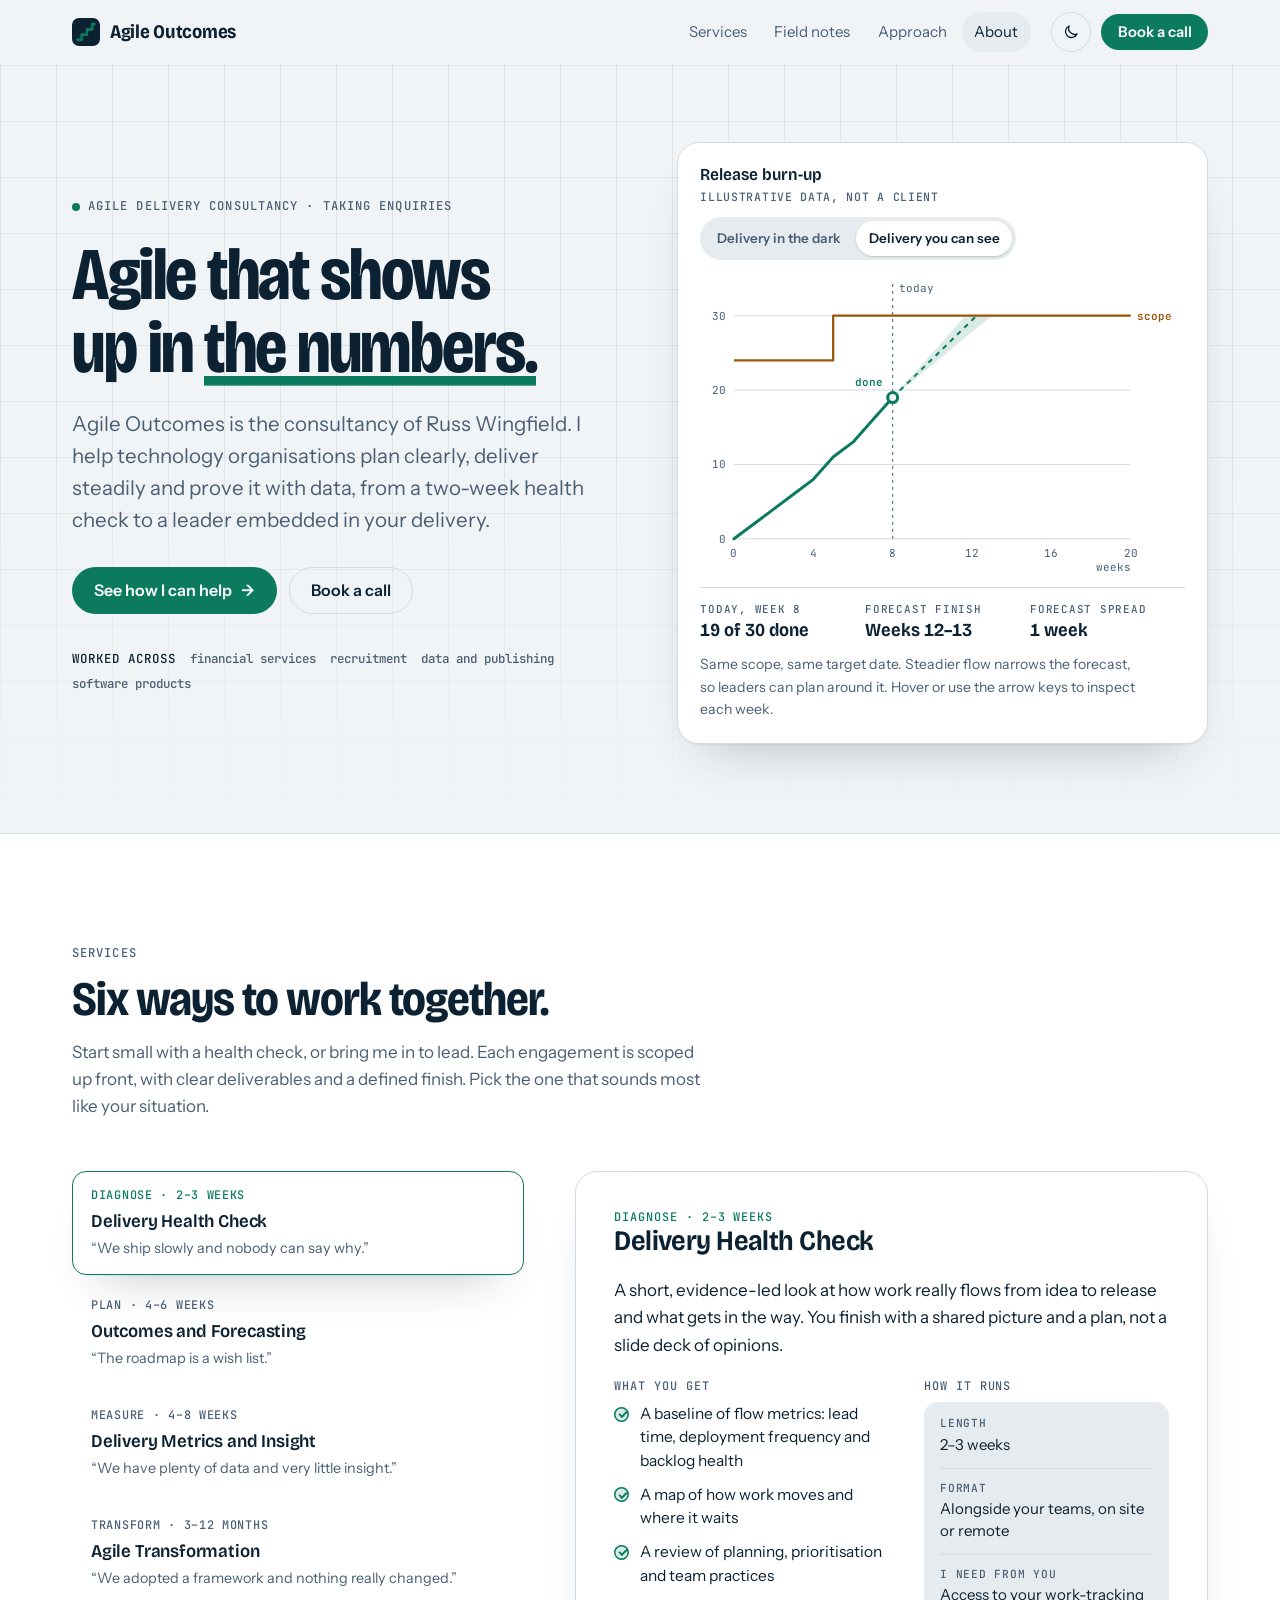
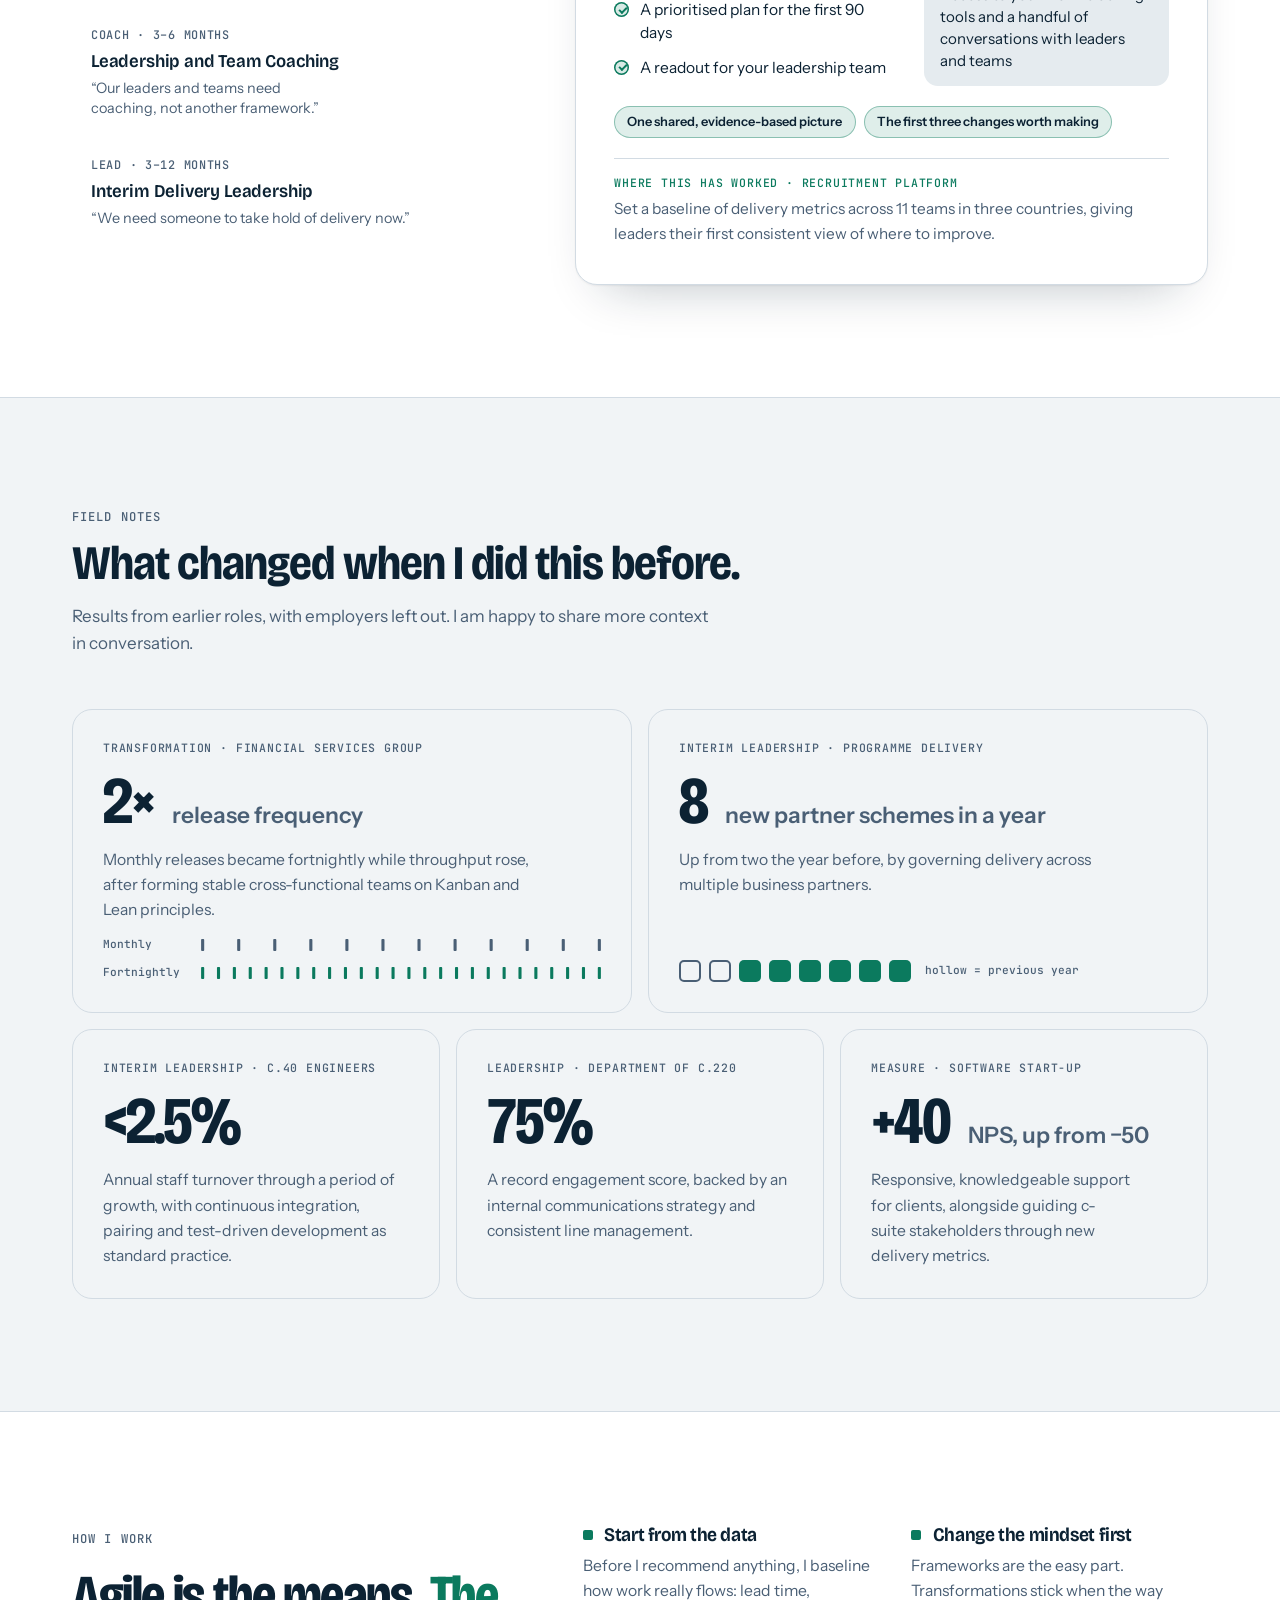
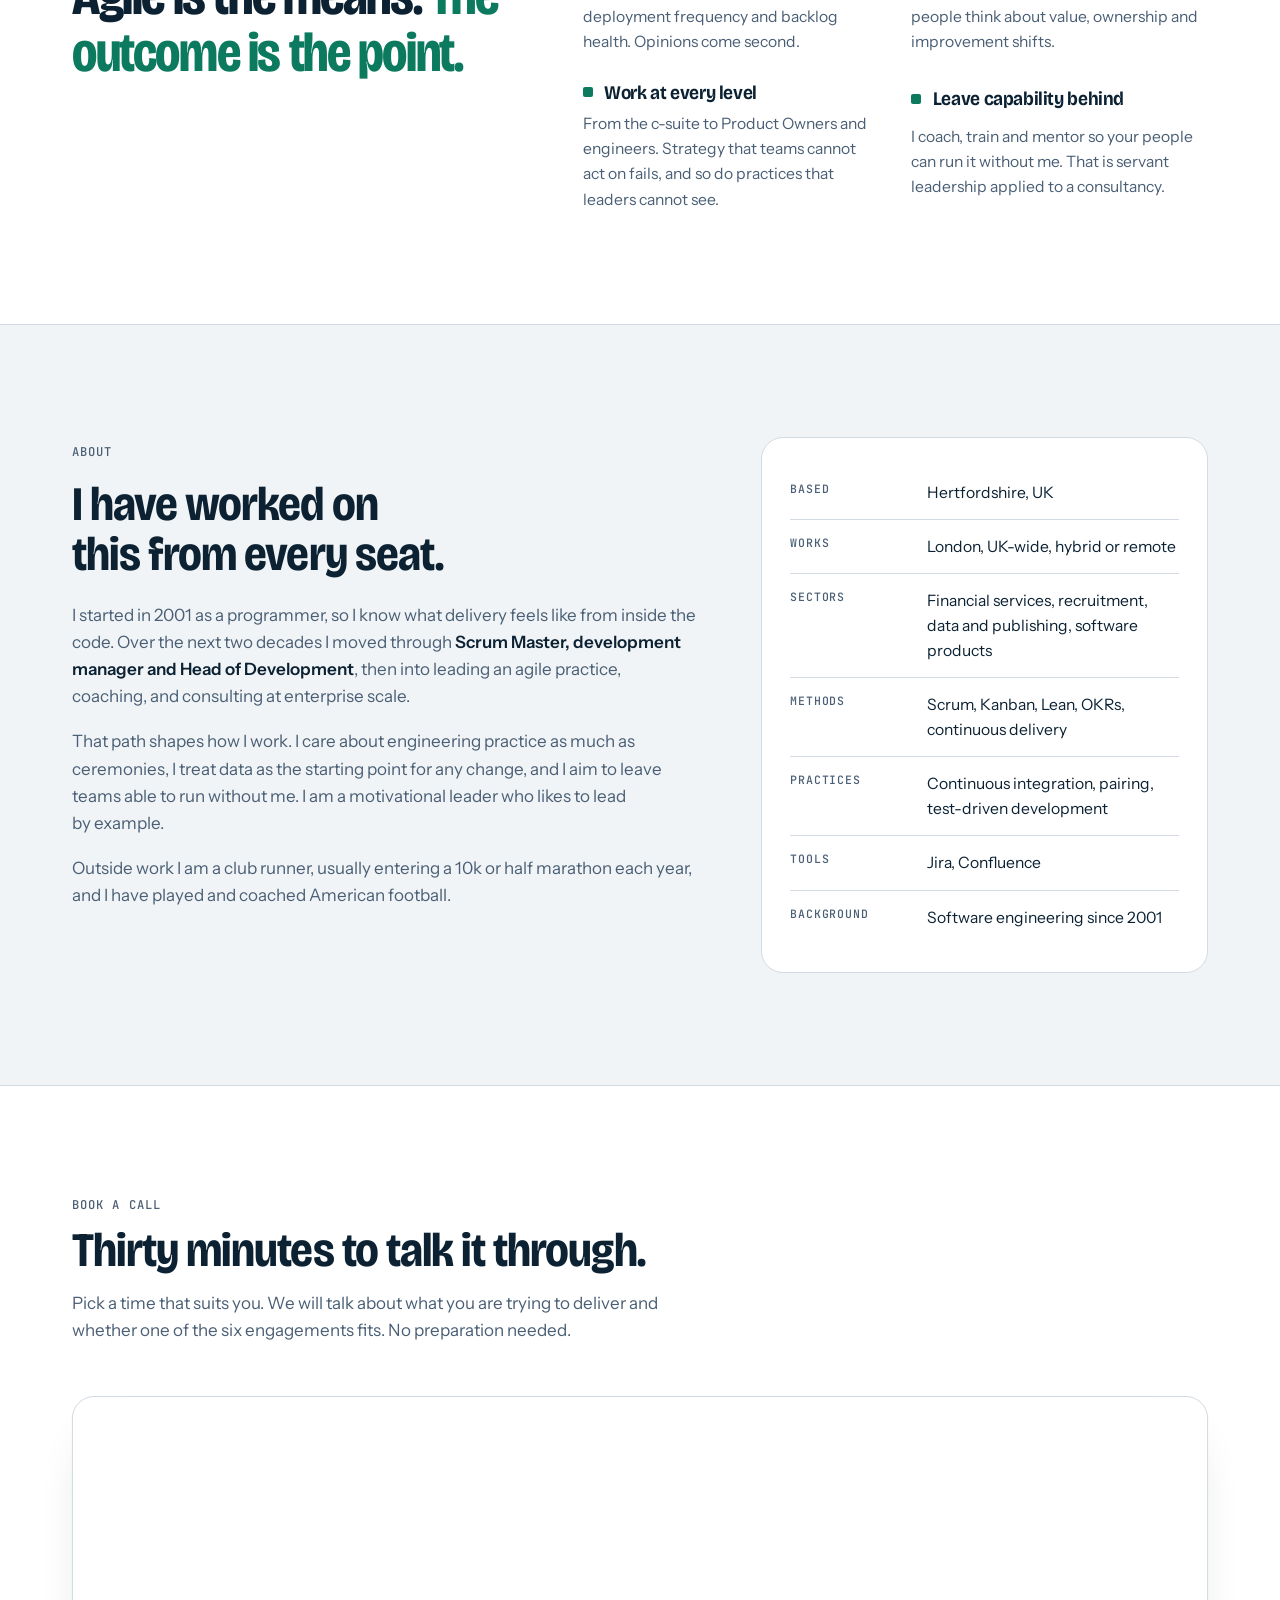
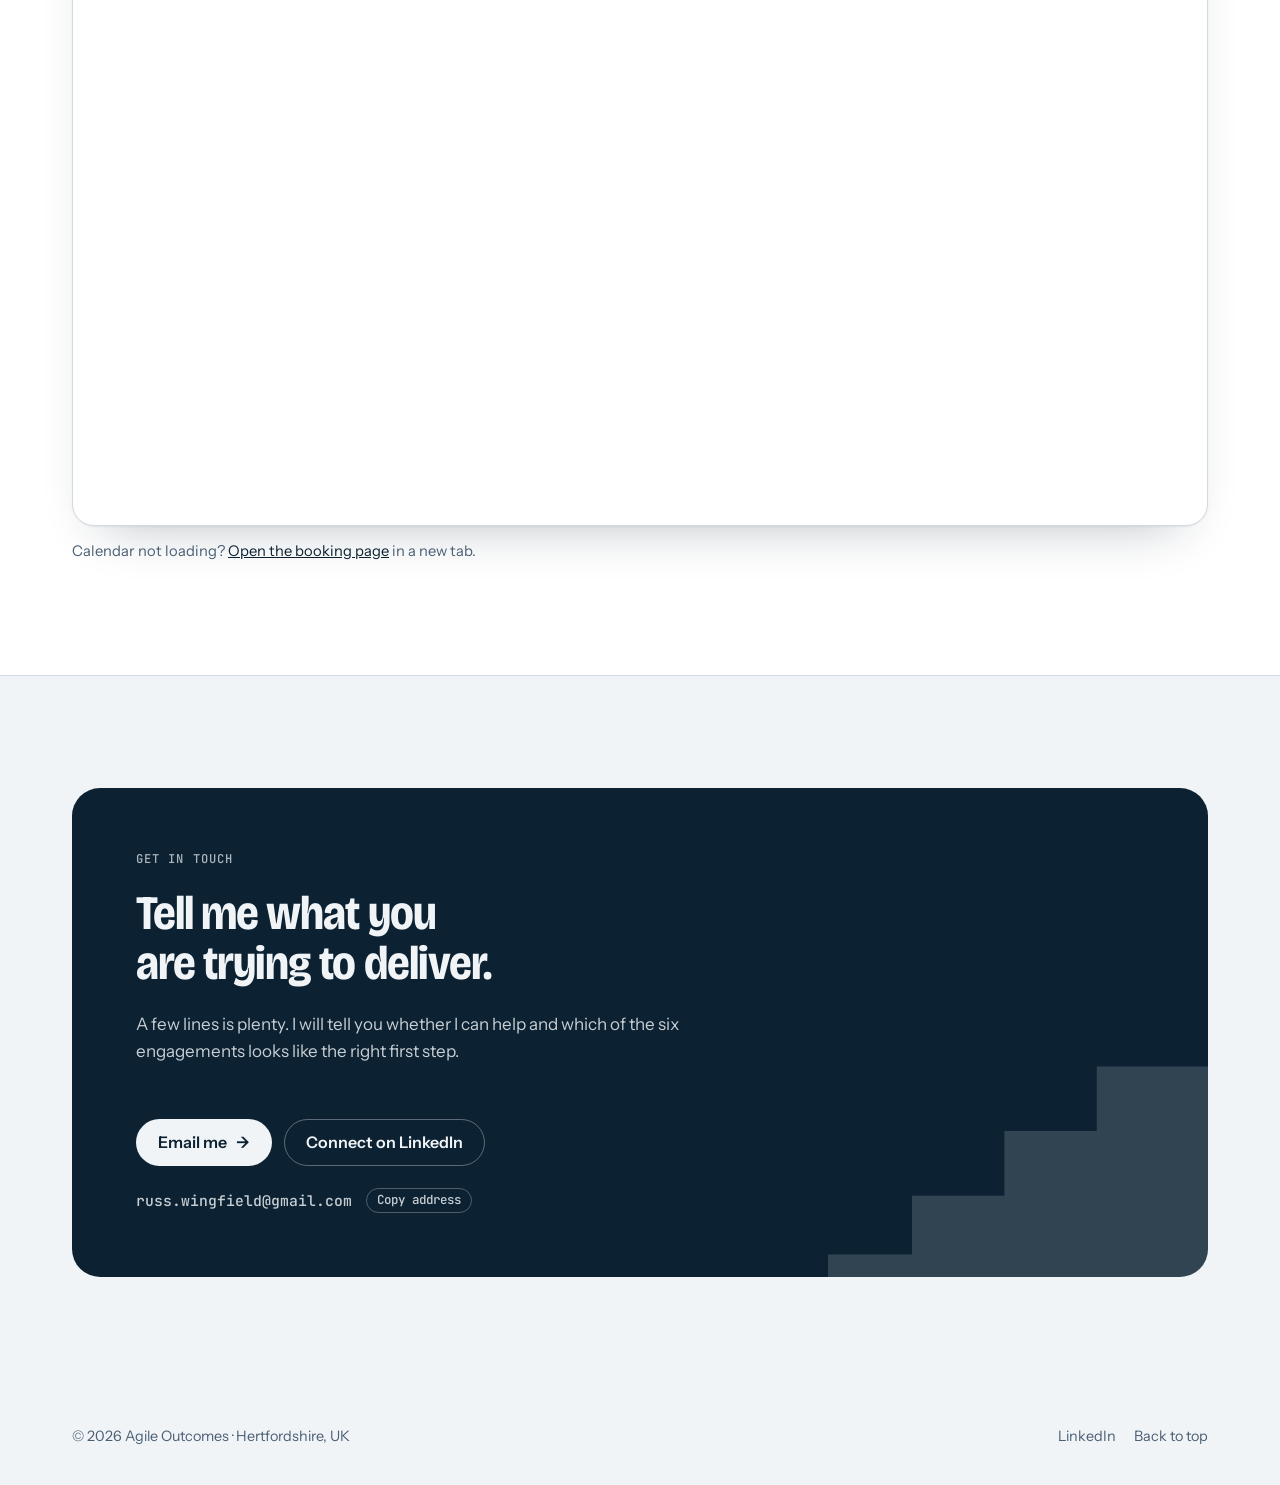
==== commit 60733e73: "Add Calendly inline booking section Adds a "Book a call" section with the Calendly inline widget, a " ====
--- a/index.html
+++ b/index.html
@@ -39,7 +39,7 @@
         <span class="i-moon"><svg viewBox="0 0 24 24" aria-hidden="true"><path d="M20 14.5A8 8 0 0 1 9.5 4a8 8 0 1 0 10.5 10.5Z"/></svg></span>
         <span class="i-sun" hidden><svg viewBox="0 0 24 24" aria-hidden="true"><circle cx="12" cy="12" r="4"/><path d="M12 2v2M12 20v2M4.9 4.9l1.4 1.4M17.7 17.7l1.4 1.4M2 12h2M20 12h2M4.9 19.1l1.4-1.4M17.7 6.3l1.4-1.4"/></svg></span>
       </button>
-      <a class="btn btn-sm" href="#contact">Get in touch</a>
+      <a class="btn btn-sm" href="#book">Book a call</a>
     </div>
   </div>
 </header>
@@ -55,7 +55,7 @@
         <p class="lead">Agile Outcomes is the consultancy of Russ Wingfield. I help technology organisations plan clearly, deliver steadily and prove it with data, from a two-week health check to a leader embedded in your delivery.</p>
         <div class="actions">
           <a class="btn" href="#services">See how I can help <span class="arr" aria-hidden="true">→</span></a>
-          <a class="btn btn-ghost" href="#contact">Start a conversation</a>
+          <a class="btn btn-ghost" href="#book">Book a call</a>
         </div>
         <p class="prev"><b>Worked across</b> <span>financial services</span> <span>recruitment</span> <span>data and publishing</span> <span>software products</span></p>
       </div>
@@ -329,7 +329,24 @@
   </div>
 </section>
 
-<section class="sec alt" id="contact" aria-labelledby="contact-h">
+<section class="sec alt" id="book" aria-labelledby="book-h">
+  <div class="wrap">
+    <header class="sec-head rv">
+      <p class="eyebrow">Book a call</p>
+      <h2 id="book-h">Thirty minutes to talk it through.</h2>
+      <p class="sub">Pick a time that suits you. We will talk about what you are trying to deliver and whether one of the six engagements fits. No preparation needed.</p>
+    </header>
+    <div class="book rv">
+      <!-- Calendly inline widget begin -->
+      <div class="calendly-inline-widget" data-url="https://calendly.com/russ-wingfield-djqy/30min" style="min-width:320px;height:700px;"></div>
+      <script type="text/javascript" src="https://assets.calendly.com/assets/external/widget.js" async></script>
+      <!-- Calendly inline widget end -->
+    </div>
+    <p class="book-alt">Calendar not loading? <a href="https://calendly.com/russ-wingfield-djqy/30min" target="_blank" rel="noopener">Open the booking page</a> in a new tab.</p>
+  </div>
+</section>
+
+<section class="sec" id="contact" aria-labelledby="contact-h">
   <div class="wrap">
     <div class="cta rv">
       <p class="eyebrow">Get in touch</p>
--- a/styles.css
+++ b/styles.css
@@ -217,6 +217,12 @@
 .note p{color:var(--muted);font-size:.96rem;text-wrap:pretty;max-width:64ch}
 @media (max-width:700px){.cols{grid-template-columns:minmax(0,1fr)}}
 
+/* booking */
+.book{background:var(--surface);border:1px solid var(--line);border-radius:22px;box-shadow:var(--shadow);padding:clamp(6px,1.2vw,14px);overflow:hidden}
+.book .calendly-inline-widget{border-radius:14px;overflow:hidden}
+.book-alt{margin-top:14px;color:var(--muted);font-size:.92rem}
+.book-alt a{color:var(--ink)}
+
 /* about */
 .about{display:grid;grid-template-columns:minmax(0,7fr) minmax(0,5fr);gap:clamp(24px,5vw,72px);align-items:start}
 .about .copy{display:grid;gap:18px;margin-top:22px;color:var(--muted);text-wrap:pretty;max-width:62ch}
